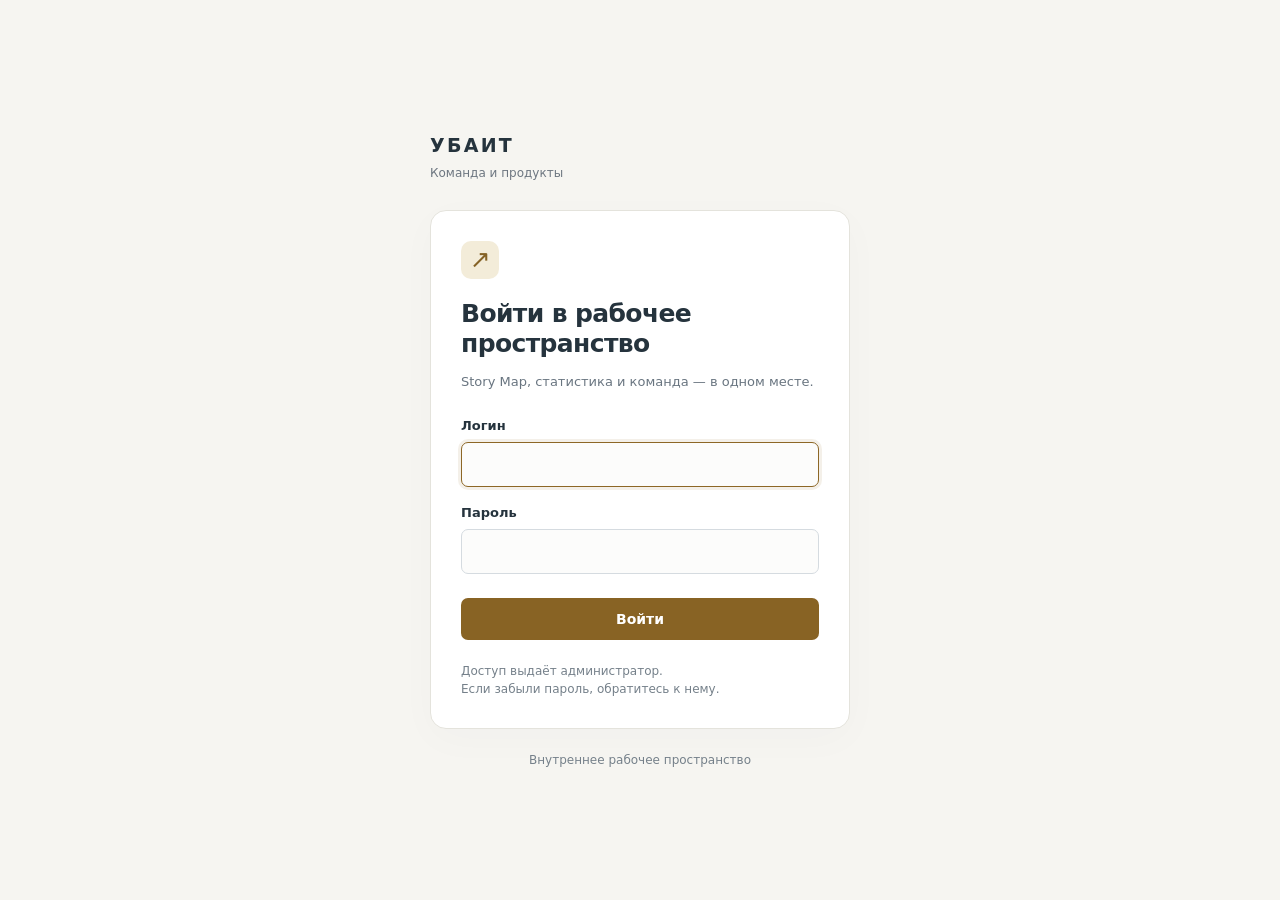
==== login.html @ b86d05fa "Add files via upload" ====
<!doctype html>
<html lang="ru"><head><meta charset="utf-8"><meta name="viewport" content="width=device-width,initial-scale=1"><meta name="robots" content="noindex,nofollow"><title>Вход · УБАИТ</title><link rel="stylesheet" href="/login.css"><script src="/login.js" defer></script></head>
<body><main><div class="brand">УБАИТ<span>Команда и продукты</span></div><section><div class="mark" aria-hidden="true">↗</div><h1>Войти в рабочее пространство</h1><p class="lead">Story Map, статистика и команда — в одном месте.</p><form id="login-form"><label>Логин<input name="username" required autocomplete="username" autocapitalize="none" spellcheck="false" maxlength="80" autofocus></label><label>Пароль<input name="password" type="password" required autocomplete="current-password" maxlength="1024"></label><p id="login-error" role="alert" hidden></p><button type="submit">Войти</button></form><p class="hint">Доступ выдаёт администратор.<br>Если забыли пароль, обратитесь к нему.</p></section><footer>Внутреннее рабочее пространство</footer></main></body></html>
---- login.css ----
:root{font:15px/1.5 system-ui,-apple-system,BlinkMacSystemFont,"Segoe UI",sans-serif;color:#25333d;background:#f6f5f1;color-scheme:light}*{box-sizing:border-box}body{margin:0;min-height:100dvh;display:grid;place-items:center;padding:28px 18px}main{width:min(100%,420px)}.brand{font-weight:800;letter-spacing:.12em;font-size:19px;margin:0 0 28px}.brand span{display:block;font-size:12px;font-weight:400;letter-spacing:0;color:#6d7680;margin-top:4px}section{background:#fff;border:1px solid #e4e3dc;border-radius:16px;padding:30px;box-shadow:0 10px 40px #24334206}.mark{width:38px;height:38px;border-radius:10px;background:#f3ecd9;color:#856226;display:grid;place-items:center;font-size:25px;margin-bottom:20px}h1{font-size:25px;line-height:1.22;margin:0 0 12px;letter-spacing:-.025em}.lead{font-size:13px;color:#697580;margin:0 0 25px}label{display:block;font-size:13px;font-weight:600;margin-top:16px}input{display:block;width:100%;border:1px solid #d5dbe0;background:#fcfcfb;border-radius:7px;padding:12px;margin-top:6px;font:inherit;outline:none}input:focus{border-color:#8d6726;box-shadow:0 0 0 3px #8d672619}button{width:100%;font:600 14px system-ui;border:0;border-radius:7px;background:#886324;color:white;padding:13px;margin-top:24px;cursor:pointer}button:disabled{opacity:.6;cursor:wait}button:focus-visible{outline:3px solid #be9a5c;outline-offset:3px}.hint,footer{font-size:12px;color:#75808a}.hint{margin:22px 0 0}footer{margin-top:22px;text-align:center}#login-error{font-size:13px;color:#a13232;margin:16px 0 0} @media(max-width:440px){section{padding:24px}h1{font-size:23px}}
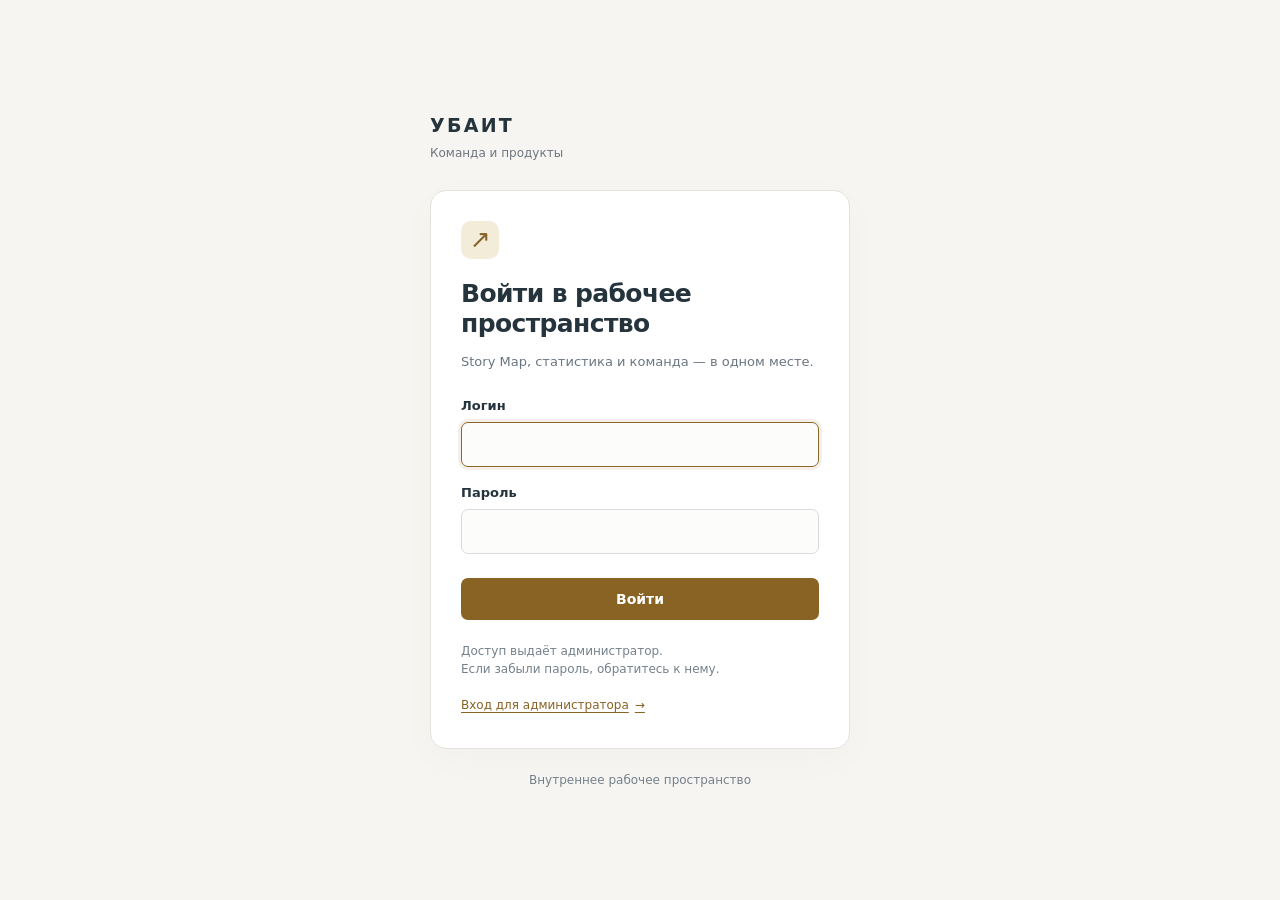
==== commit c30263bc: "Add files via upload" ====
--- a/login.html
+++ b/login.html
@@ -1,3 +1,3 @@
 <!doctype html>
 <html lang="ru"><head><meta charset="utf-8"><meta name="viewport" content="width=device-width,initial-scale=1"><meta name="robots" content="noindex,nofollow"><title>Вход · УБАИТ</title><link rel="stylesheet" href="/login.css"><script src="/login.js" defer></script></head>
-<body><main><div class="brand">УБАИТ<span>Команда и продукты</span></div><section><div class="mark" aria-hidden="true">↗</div><h1>Войти в рабочее пространство</h1><p class="lead">Story Map, статистика и команда — в одном месте.</p><form id="login-form"><label>Логин<input name="username" required autocomplete="username" autocapitalize="none" spellcheck="false" maxlength="80" autofocus></label><label>Пароль<input name="password" type="password" required autocomplete="current-password" maxlength="1024"></label><p id="login-error" role="alert" hidden></p><button type="submit">Войти</button></form><p class="hint">Доступ выдаёт администратор.<br>Если забыли пароль, обратитесь к нему.</p></section><footer>Внутреннее рабочее пространство</footer></main></body></html>
+<body><main><div class="brand">УБАИТ<span>Команда и продукты</span></div><section><div class="mark" aria-hidden="true">↗</div><h1>Войти в рабочее пространство</h1><p class="lead">Story Map, статистика и команда — в одном месте.</p><form id="login-form"><label>Логин<input name="username" required autocomplete="username" autocapitalize="none" spellcheck="false" maxlength="80" autofocus></label><label>Пароль<input name="password" type="password" required autocomplete="current-password" maxlength="1024"></label><p id="login-error" role="alert" hidden></p><button type="submit">Войти</button></form><p class="hint">Доступ выдаёт администратор.<br>Если забыли пароль, обратитесь к нему.</p><a class="admin-link" href="/_/">Вход для администратора <span aria-hidden="true">→</span></a></section><footer>Внутреннее рабочее пространство</footer></main></body></html>
--- a/login.css
+++ b/login.css
@@ -1 +1,2 @@
 :root{font:15px/1.5 system-ui,-apple-system,BlinkMacSystemFont,"Segoe UI",sans-serif;color:#25333d;background:#f6f5f1;color-scheme:light}*{box-sizing:border-box}body{margin:0;min-height:100dvh;display:grid;place-items:center;padding:28px 18px}main{width:min(100%,420px)}.brand{font-weight:800;letter-spacing:.12em;font-size:19px;margin:0 0 28px}.brand span{display:block;font-size:12px;font-weight:400;letter-spacing:0;color:#6d7680;margin-top:4px}section{background:#fff;border:1px solid #e4e3dc;border-radius:16px;padding:30px;box-shadow:0 10px 40px #24334206}.mark{width:38px;height:38px;border-radius:10px;background:#f3ecd9;color:#856226;display:grid;place-items:center;font-size:25px;margin-bottom:20px}h1{font-size:25px;line-height:1.22;margin:0 0 12px;letter-spacing:-.025em}.lead{font-size:13px;color:#697580;margin:0 0 25px}label{display:block;font-size:13px;font-weight:600;margin-top:16px}input{display:block;width:100%;border:1px solid #d5dbe0;background:#fcfcfb;border-radius:7px;padding:12px;margin-top:6px;font:inherit;outline:none}input:focus{border-color:#8d6726;box-shadow:0 0 0 3px #8d672619}button{width:100%;font:600 14px system-ui;border:0;border-radius:7px;background:#886324;color:white;padding:13px;margin-top:24px;cursor:pointer}button:disabled{opacity:.6;cursor:wait}button:focus-visible{outline:3px solid #be9a5c;outline-offset:3px}.hint,footer{font-size:12px;color:#75808a}.hint{margin:22px 0 0}footer{margin-top:22px;text-align:center}#login-error{font-size:13px;color:#a13232;margin:16px 0 0} @media(max-width:440px){section{padding:24px}h1{font-size:23px}}
+.admin-link{display:inline-flex;align-items:center;gap:6px;margin-top:14px;padding:4px 0;font-size:12px;color:#886324;text-decoration:underline;text-underline-offset:3px;border-radius:3px}.admin-link:hover{color:#604619}.admin-link:focus-visible{outline:2px solid #886324;outline-offset:4px}
